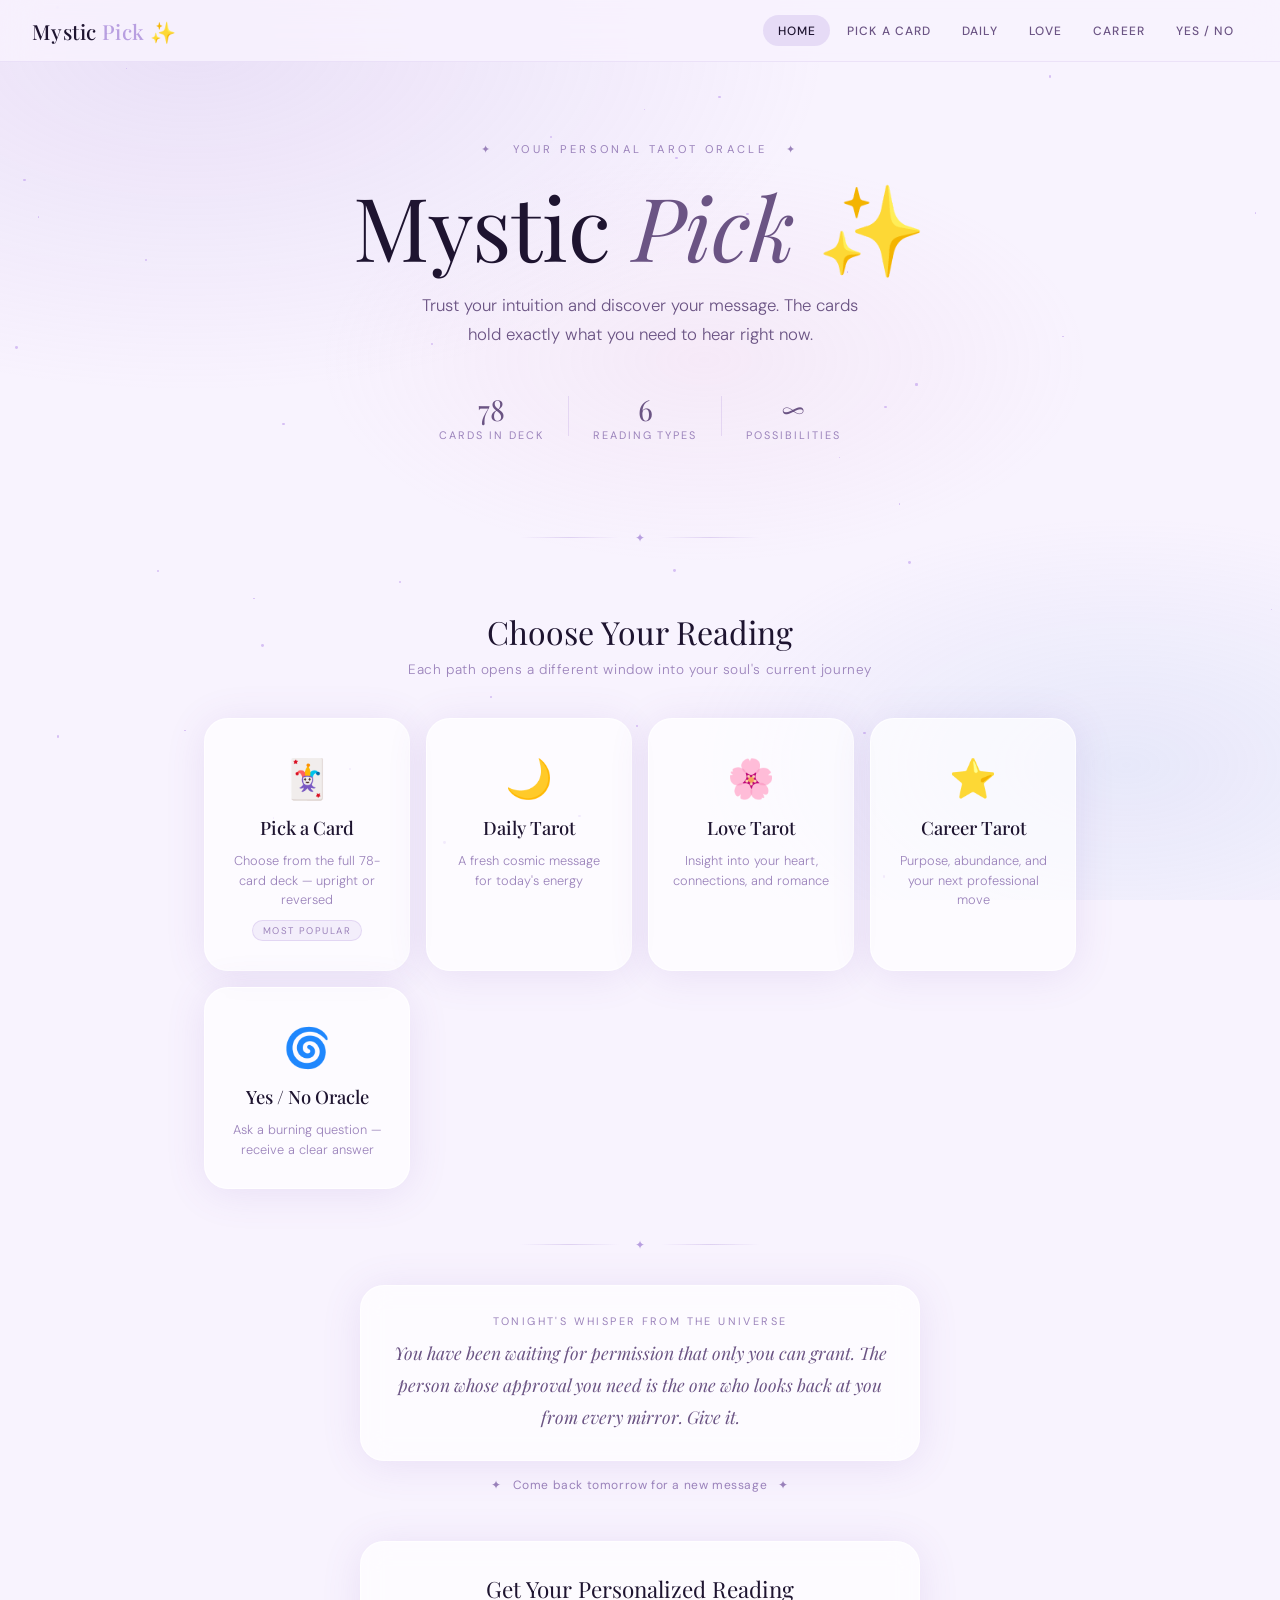
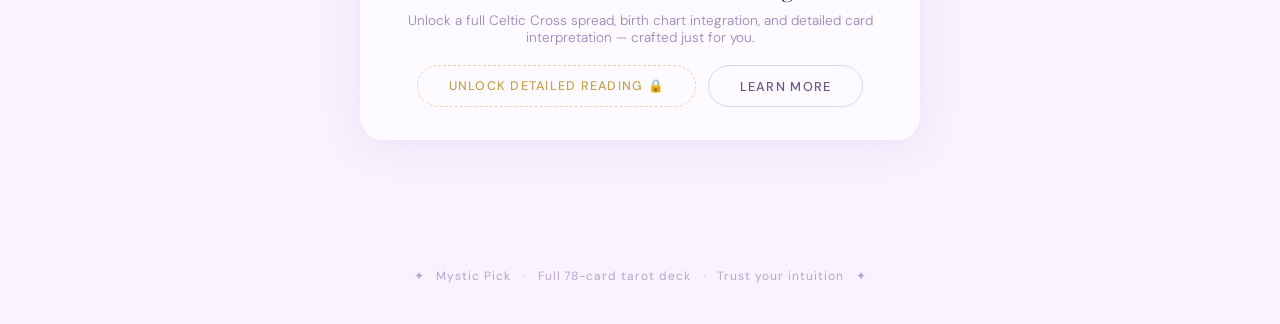
==== index.html @ 3ed22c5b "Add files via upload" ====
<!DOCTYPE html>
<html lang="en">
<head>
  <meta charset="UTF-8">
  <meta name="viewport" content="width=device-width, initial-scale=1.0">
  <title>Mystic Pick ✨ — Tarot Readings</title>
  <link rel="stylesheet" href="style.css">
  <style>
    .home-subtitle-row {
      display: flex;
      align-items: center;
      justify-content: center;
      gap: 1.5rem;
      margin-bottom: 3rem;
      flex-wrap: wrap;
    }
    .home-stat {
      text-align: center;
    }
    .home-stat-num {
      font-family: var(--serif);
      font-size: 1.8rem;
      font-weight: 400;
      color: var(--ink2);
    }
    .home-stat-label {
      font-size: 0.68rem;
      letter-spacing: 0.18em;
      text-transform: uppercase;
      color: var(--ink3);
    }
    .stat-sep {
      width: 1px;
      height: 40px;
      background: rgba(184,159,224,0.3);
    }
    .tonight-strip {
      max-width: 560px;
      margin: 0 auto;
      padding: 1.75rem 2rem;
      text-align: center;
    }
    .tonight-eyebrow {
      font-size: 0.68rem;
      letter-spacing: 0.22em;
      text-transform: uppercase;
      color: var(--ink3);
      margin-bottom: 0.6rem;
    }
    .tonight-msg {
      font-family: var(--serif);
      font-size: 1.1rem;
      font-style: italic;
      color: var(--ink2);
      line-height: 1.8;
    }
    .feature-card .badge {
      font-size: 0.6rem;
      letter-spacing: 0.15em;
      text-transform: uppercase;
      padding: 3px 10px;
      border-radius: 50px;
      background: rgba(184,159,224,0.15);
      color: var(--ink3);
      border: 1px solid rgba(184,159,224,0.3);
    }
  </style>
</head>
<body>

<div id="star-field"></div>

<!-- Suspense overlay -->
<div class="suspense-overlay" id="suspense">
  <div class="suspense-glyph">🔮</div>
  <div class="suspense-text">Reading the cosmic energy…</div>
</div>

<nav>
  <a href="index.html" class="nav-brand">Mystic <span>Pick</span> ✨</a>
  <ul class="nav-links">
    <li><a href="index.html">Home</a></li>
    <li><a href="pick.html">Pick a Card</a></li>
    <li><a href="daily.html">Daily</a></li>
    <li><a href="love.html">Love</a></li>
    <li><a href="career.html">Career</a></li>
    <li><a href="yesno.html">Yes / No</a></li>
  </ul>
  <button class="burger" aria-label="Menu"><span></span><span></span><span></span></button>
</nav>

<div class="page">

  <!-- HERO -->
  <section class="hero fade-in">
    <p class="eyebrow">✦ &nbsp; Your Personal Tarot Oracle &nbsp; ✦</p>
    <h1 class="hero-title">Mystic <em>Pick</em> ✨</h1>
    <p class="hero-sub">Trust your intuition and discover your message. The cards hold exactly what you need to hear right now.</p>

    <div class="home-subtitle-row fade-in-2">
      <div class="home-stat"><div class="home-stat-num">78</div><div class="home-stat-label">Cards in Deck</div></div>
      <div class="stat-sep"></div>
      <div class="home-stat"><div class="home-stat-num">6</div><div class="home-stat-label">Reading Types</div></div>
      <div class="stat-sep"></div>
      <div class="home-stat"><div class="home-stat-num">∞</div><div class="home-stat-label">Possibilities</div></div>
    </div>
  </section>

  <div class="divider fade-in-3"><i>✦</i></div>

  <!-- READING MODES -->
  <section class="section fade-in-3">
    <p class="sec-title">Choose Your Reading</p>
    <p class="sec-sub">Each path opens a different window into your soul's current journey</p>

    <div class="feature-grid">
      <a href="pick.html" class="feature-card glass">
        <div class="feature-card-icon">🃏</div>
        <div class="feature-card-title">Pick a Card</div>
        <div class="feature-card-desc">Choose from the full 78-card deck — upright or reversed</div>
        <span class="badge">Most Popular</span>
      </a>
      <a href="daily.html" class="feature-card glass">
        <div class="feature-card-icon">🌙</div>
        <div class="feature-card-title">Daily Tarot</div>
        <div class="feature-card-desc">A fresh cosmic message for today's energy</div>
      </a>
      <a href="love.html" class="feature-card glass">
        <div class="feature-card-icon">🌸</div>
        <div class="feature-card-title">Love Tarot</div>
        <div class="feature-card-desc">Insight into your heart, connections, and romance</div>
      </a>
      <a href="career.html" class="feature-card glass">
        <div class="feature-card-icon">⭐</div>
        <div class="feature-card-title">Career Tarot</div>
        <div class="feature-card-desc">Purpose, abundance, and your next professional move</div>
      </a>
      <a href="yesno.html" class="feature-card glass">
        <div class="feature-card-icon">🌀</div>
        <div class="feature-card-title">Yes / No Oracle</div>
        <div class="feature-card-desc">Ask a burning question — receive a clear answer</div>
      </a>
    </div>
  </section>

  <!-- TONIGHT'S WHISPER -->
  <section class="section" style="padding-top:0">
    <div class="divider"><i>✦</i></div>
    <div class="tonight-strip glass fade-in">
      <p class="tonight-eyebrow">Tonight's whisper from the universe</p>
      <p class="tonight-msg" id="home-whisper"></p>
    </div>
    <p style="text-align:center;font-size:0.75rem;color:var(--ink3);margin-top:1rem;letter-spacing:0.05em">✦ &nbsp; Come back tomorrow for a new message &nbsp; ✦</p>
  </section>

  <!-- UNLOCK -->
  <section class="section" style="padding-top:0">
    <div class="unlock-strip glass">
      <h3>Get Your Personalized Reading</h3>
      <p>Unlock a full Celtic Cross spread, birth chart integration, and detailed card interpretation — crafted just for you.</p>
      <div class="btn-row">
        <button class="btn btn-unlock" onclick="alert('Personalized readings coming soon ✨')">Unlock Detailed Reading 🔒</button>
        <button class="btn btn-ghost" onclick="alert('Premium access coming soon ✨')">Learn More</button>
      </div>
    </div>
  </section>

</div>

<footer>
  ✦ &nbsp; Mystic Pick &nbsp; · &nbsp; Full 78-card tarot deck &nbsp; · &nbsp; Trust your intuition &nbsp; ✦
</footer>

<script src="deck.js"></script>
<script src="ui.js"></script>
<script>
  document.addEventListener('DOMContentLoaded', () => {
    const whispers = GENERAL_MESSAGES;
    document.getElementById('home-whisper').textContent = pick(whispers);
  });
</script>
</body>
</html>
---- style.css ----
@import url('https://fonts.googleapis.com/css2?family=Playfair+Display:ital,wght@0,400;0,500;1,400;1,500&family=DM+Sans:wght@300;400;500&display=swap');

/* ═══════════════════════════════════════════ */
/*  MYSTIC PICK — Master Stylesheet           */
/* ═══════════════════════════════════════════ */

:root {
  --bg:       #f8f3fe;
  --bg2:      #efe7fa;
  --surface:  rgba(255,255,255,0.68);
  --ink:      #1e1430;
  --ink2:     #6b5484;
  --ink3:     #9b83bb;
  --accent:   #b89fe0;
  --accent2:  #e8b4d4;
  --accent3:  #9ab8e8;
  --gold:     #c8a04a;
  --rose:     #d4789a;
  --teal:     #78adb8;
  --glow:     rgba(184,159,224,0.4);
  --r:        16px;
  --r-lg:     24px;
  --serif:    'Playfair Display', Georgia, serif;
  --sans:     'DM Sans', sans-serif;
  --shadow:   0 4px 40px rgba(120,80,180,0.12);
  --shadow-lg:0 12px 60px rgba(120,80,180,0.2);
}

*, *::before, *::after { box-sizing: border-box; margin: 0; padding: 0; }
html { scroll-behavior: smooth; font-size: 16px; }

body {
  font-family: var(--sans);
  background: var(--bg);
  color: var(--ink);
  min-height: 100vh;
  overflow-x: hidden;
}

/* Ambient background layers */
body::before {
  content: '';
  position: fixed;
  inset: 0;
  background:
    radial-gradient(ellipse 90% 70% at 15% 5%,  rgba(184,159,224,0.22) 0%, transparent 55%),
    radial-gradient(ellipse 70% 55% at 88% 85%,  rgba(154,184,232,0.18) 0%, transparent 50%),
    radial-gradient(ellipse 60% 45% at 55% 40%,  rgba(232,180,212,0.14) 0%, transparent 50%);
  pointer-events: none;
  z-index: 0;
}

.page { position: relative; z-index: 1; }

/* ─── STARS ──────────────────────────────── */
#star-field {
  position: fixed;
  inset: 0;
  pointer-events: none;
  z-index: 0;
  overflow: hidden;
}

.star-dot {
  position: absolute;
  border-radius: 50%;
  background: rgba(200,170,240,0.7);
  animation: twinkle var(--dur,3s) infinite var(--delay,0s);
}

@keyframes twinkle {
  0%,100% { opacity: 0.15; transform: scale(1); }
  50%      { opacity: 0.9;  transform: scale(1.3); }
}

/* ─── NAV ────────────────────────────────── */
nav {
  position: sticky;
  top: 0;
  z-index: 200;
  display: flex;
  align-items: center;
  justify-content: space-between;
  padding: 0 2rem;
  height: 62px;
  backdrop-filter: blur(18px);
  -webkit-backdrop-filter: blur(18px);
  background: rgba(248,243,254,0.85);
  border-bottom: 1px solid rgba(184,159,224,0.2);
}

.nav-brand {
  font-family: var(--serif);
  font-size: 1.3rem;
  font-weight: 500;
  color: var(--ink);
  text-decoration: none;
  letter-spacing: 0.02em;
}

.nav-brand span { color: var(--accent); }

.nav-links {
  display: flex;
  align-items: center;
  gap: 0.15rem;
  list-style: none;
}

.nav-links a {
  display: block;
  font-size: 0.75rem;
  font-weight: 500;
  letter-spacing: 0.09em;
  text-transform: uppercase;
  color: var(--ink2);
  text-decoration: none;
  padding: 0.45rem 0.9rem;
  border-radius: 50px;
  transition: background 0.2s, color 0.2s;
}

.nav-links a:hover { background: rgba(184,159,224,0.18); color: var(--ink); }
.nav-links a.active { background: rgba(184,159,224,0.28); color: var(--ink); }

.burger {
  display: none;
  background: none;
  border: none;
  cursor: pointer;
  padding: 6px;
  flex-direction: column;
  gap: 5px;
}

.burger span {
  display: block;
  width: 22px;
  height: 1.5px;
  background: var(--ink2);
  border-radius: 2px;
  transition: all 0.3s;
}

/* ─── HERO ───────────────────────────────── */
.hero {
  text-align: center;
  padding: 5rem 2rem 2.5rem;
}

.eyebrow {
  font-size: 0.7rem;
  letter-spacing: 0.3em;
  text-transform: uppercase;
  color: var(--ink3);
  margin-bottom: 1.4rem;
}

.hero-title {
  font-family: var(--serif);
  font-size: clamp(3rem, 8vw, 5.5rem);
  font-weight: 400;
  line-height: 1.08;
  color: var(--ink);
  margin-bottom: 1.1rem;
}

.hero-title em { font-style: italic; color: var(--ink2); }

.hero-sub {
  font-size: 1.05rem;
  font-weight: 300;
  color: var(--ink2);
  max-width: 440px;
  margin: 0 auto 2.5rem;
  line-height: 1.75;
}

/* ─── DIVIDER ────────────────────────────── */
.divider {
  display: flex;
  align-items: center;
  gap: 1rem;
  max-width: 240px;
  margin: 0 auto 2rem;
}

.divider::before, .divider::after {
  content: '';
  flex: 1;
  height: 1px;
  background: linear-gradient(to right, transparent, rgba(184,159,224,0.4), transparent);
}

.divider i { font-size: 0.75rem; color: var(--accent); font-style: normal; }

/* ─── SECTION ────────────────────────────── */
.section {
  max-width: 920px;
  margin: 0 auto;
  padding: 2rem 1.5rem 3rem;
}

.sec-title {
  font-family: var(--serif);
  font-size: clamp(1.5rem, 3.5vw, 2rem);
  font-weight: 400;
  color: var(--ink);
  text-align: center;
  margin-bottom: 0.5rem;
}

.sec-sub {
  font-size: 0.85rem;
  color: var(--ink3);
  text-align: center;
  font-weight: 300;
  letter-spacing: 0.04em;
  margin-bottom: 2.5rem;
}

/* ─── GLASS CARD ─────────────────────────── */
.glass {
  background: var(--surface);
  backdrop-filter: blur(14px);
  -webkit-backdrop-filter: blur(14px);
  border: 1px solid rgba(255,255,255,0.7);
  border-radius: var(--r-lg);
  box-shadow: var(--shadow);
}

/* ─── TAROT CARD COMPONENT ───────────────── */
.cards-row {
  display: flex;
  gap: 1.2rem;
  justify-content: center;
  flex-wrap: wrap;
  padding: 1.5rem 0 0.5rem;
}

.card-slot {
  width: 155px;
  height: 250px;
  perspective: 1000px;
  cursor: pointer;
  flex-shrink: 0;
}

.card-slot.selected { pointer-events: none; }

.card-inner {
  width: 100%;
  height: 100%;
  position: relative;
  transform-style: preserve-3d;
  transition: transform 0.75s cubic-bezier(0.4, 0, 0.2, 1);
}

/* hover: lift + lean */
.card-slot:not(.selected):hover .card-inner {
  transform: translateY(-12px) rotateY(8deg) rotateZ(-1.5deg);
}

/* After flip: hover just lifts */
.card-slot.selected .card-inner    { transform: rotateY(180deg); }

/* Shake before flip for drama */
@keyframes cardShake {
  0%,100% { transform: translateX(0); }
  20%     { transform: translateX(-5px) rotate(-1deg); }
  40%     { transform: translateX(5px) rotate(1deg); }
  60%     { transform: translateX(-4px); }
  80%     { transform: translateX(4px); }
}

.card-slot.shaking .card-inner { animation: cardShake 0.4s ease; }

.card-face {
  position: absolute;
  inset: 0;
  border-radius: 14px;
  backface-visibility: hidden;
  -webkit-backface-visibility: hidden;
  display: flex;
  flex-direction: column;
  align-items: center;
  justify-content: center;
  padding: 1rem;
}

/* BACK: ornate but no text */
.card-back {
  background: linear-gradient(150deg, #2a1a4a 0%, #1e1438 40%, #0f0a24 100%);
  border: 1px solid rgba(184,159,224,0.35);
  box-shadow: 0 8px 40px rgba(100,60,160,0.4), inset 0 1px 0 rgba(255,255,255,0.08);
}

.card-back-art {
  width: 88px;
  height: 128px;
  border: 1px solid rgba(184,159,224,0.3);
  border-radius: 8px;
  display: flex;
  align-items: center;
  justify-content: center;
  position: relative;
  background: radial-gradient(ellipse at center, rgba(184,159,224,0.12) 0%, transparent 70%);
}

/* SVG mandala */
.card-back-art svg {
  width: 70px;
  height: 70px;
  opacity: 0.55;
}

/* glow dot grid pattern via CSS */
.card-back::before {
  content: '';
  position: absolute;
  inset: 8px;
  border-radius: 10px;
  border: 1px solid rgba(184,159,224,0.15);
  pointer-events: none;
}

/* hover glow aura on back */
.card-slot:not(.selected):hover .card-back {
  box-shadow: 0 8px 40px rgba(100,60,160,0.4),
              0 0 30px rgba(184,159,224,0.25),
              inset 0 1px 0 rgba(255,255,255,0.08);
}

/* FRONT */
.card-front {
  background: linear-gradient(160deg, #fdf8ff 0%, #f5ecff 55%, #fde8f4 100%);
  border: 1px solid rgba(184,159,224,0.3);
  box-shadow: 0 8px 40px rgba(100,60,160,0.15);
  transform: rotateY(180deg);
  text-align: center;
  gap: 0.6rem;
}

.card-front-glyph { font-size: 2.4rem; line-height: 1; }

.card-front-name {
  font-family: var(--serif);
  font-size: 1rem;
  font-weight: 500;
  color: var(--ink2);
  line-height: 1.2;
}

.card-front-pos {
  font-size: 0.62rem;
  letter-spacing: 0.15em;
  text-transform: uppercase;
  color: var(--ink3);
  border: 1px solid rgba(184,159,224,0.35);
  padding: 3px 10px;
  border-radius: 50px;
}

.card-front-pos.rev { color: var(--rose); border-color: rgba(212,120,154,0.35); }

/* ─── RESULT PANEL ───────────────────────── */
.result-panel {
  max-width: 540px;
  margin: 0 auto;
  text-align: center;
  animation: fadeUp 0.6s ease both;
}

.result-card {
  padding: 2.5rem 2rem 2rem;
  margin-bottom: 1.5rem;
}

.result-emoji { font-size: 3.8rem; display: block; margin-bottom: 0.8rem; }

.result-card-name {
  font-family: var(--serif);
  font-size: 2rem;
  font-weight: 400;
  color: var(--ink);
  margin-bottom: 0.4rem;
}

.result-orientation {
  display: inline-block;
  font-size: 0.68rem;
  letter-spacing: 0.18em;
  text-transform: uppercase;
  padding: 4px 14px;
  border-radius: 50px;
  margin-bottom: 1.2rem;
}

.result-orientation.up { background: rgba(120,173,184,0.12); color: var(--teal); border: 1px solid rgba(120,173,184,0.3); }
.result-orientation.rev { background: rgba(212,120,154,0.1); color: var(--rose); border: 1px solid rgba(212,120,154,0.3); }

.result-rule {
  width: 50px;
  height: 1px;
  background: linear-gradient(to right, transparent, var(--accent), transparent);
  margin: 0 auto 1.4rem;
}

.result-msg {
  font-size: 1rem;
  line-height: 1.9;
  color: var(--ink2);
  font-weight: 300;
}

.result-keyword {
  display: inline-block;
  margin-top: 1.3rem;
  font-size: 0.65rem;
  letter-spacing: 0.2em;
  text-transform: uppercase;
  color: var(--ink3);
  padding: 5px 16px;
  border-radius: 50px;
  border: 1px solid rgba(184,159,224,0.4);
  background: rgba(184,159,224,0.08);
}

/* ─── BUTTONS ────────────────────────────── */
.btn {
  display: inline-block;
  font-family: var(--sans);
  font-size: 0.8rem;
  font-weight: 500;
  letter-spacing: 0.1em;
  text-transform: uppercase;
  padding: 0.72rem 1.9rem;
  border-radius: 50px;
  cursor: pointer;
  text-decoration: none;
  border: none;
  transition: all 0.2s;
}

.btn:active { transform: scale(0.97); }

.btn-primary {
  background: linear-gradient(135deg, #b89fe0 0%, #9ab8e8 100%);
  color: #fff;
  box-shadow: 0 4px 20px rgba(150,130,210,0.35);
}

.btn-primary:hover { transform: translateY(-2px); box-shadow: 0 8px 28px rgba(150,130,210,0.5); }

.btn-ghost {
  background: transparent;
  color: var(--ink2);
  border: 1px solid rgba(184,159,224,0.45);
}

.btn-ghost:hover { background: rgba(184,159,224,0.1); }

.btn-unlock {
  background: transparent;
  color: var(--gold);
  border: 1px dashed rgba(200,160,74,0.45);
  font-size: 0.78rem;
}

.btn-unlock:hover { background: rgba(200,160,74,0.07); transform: none; box-shadow: none; }

.btn-row {
  display: flex;
  flex-wrap: wrap;
  gap: 0.75rem;
  justify-content: center;
}

/* ─── HOME NAV CARDS ──────────────────────── */
.feature-grid {
  display: grid;
  grid-template-columns: repeat(auto-fit, minmax(175px, 1fr));
  gap: 1rem;
}

.feature-card {
  padding: 2.2rem 1.4rem 1.8rem;
  border-radius: var(--r-lg);
  text-align: center;
  text-decoration: none;
  color: var(--ink);
  display: flex;
  flex-direction: column;
  align-items: center;
  gap: 0.7rem;
  transition: transform 0.25s, box-shadow 0.25s;
  cursor: pointer;
}

.feature-card:hover {
  transform: translateY(-7px);
  box-shadow: var(--shadow-lg);
}

.feature-card-icon { font-size: 2.4rem; }
.feature-card-title { font-family: var(--serif); font-size: 1.15rem; font-weight: 500; }
.feature-card-desc  { font-size: 0.8rem; color: var(--ink3); font-weight: 300; line-height: 1.5; }

/* ─── MESSAGE CARDS ───────────────────────── */
.msg-list { display: grid; gap: 1rem; }

.msg-card {
  padding: 1.8rem 1.6rem;
  border-radius: var(--r-lg);
  display: flex;
  gap: 1.3rem;
  align-items: flex-start;
}

.msg-icon { font-size: 1.7rem; flex-shrink: 0; padding-top: 0.1rem; }
.msg-label { font-size: 0.63rem; letter-spacing: 0.2em; text-transform: uppercase; color: var(--ink3); margin-bottom: 0.35rem; }
.msg-title { font-family: var(--serif); font-size: 1.15rem; font-weight: 500; color: var(--ink); margin-bottom: 0.5rem; }
.msg-text  { font-size: 0.9rem; color: var(--ink2); line-height: 1.85; font-weight: 300; }
.msg-kw    { display: inline-block; margin-top: 0.6rem; font-size: 0.62rem; letter-spacing: 0.15em; text-transform: uppercase; color: var(--ink3); border: 1px solid rgba(184,159,224,0.3); padding: 3px 12px; border-radius: 50px; }

/* ─── DAILY ───────────────────────────────── */
.daily-card {
  max-width: 580px;
  margin: 0 auto;
  padding: 3rem 2.5rem;
  text-align: center;
}

.daily-date  { font-size: 0.7rem; letter-spacing: 0.22em; text-transform: uppercase; color: var(--ink3); margin-bottom: 1.6rem; }
.daily-icon  { font-size: 4rem; display: block; margin-bottom: 1.1rem; }
.daily-title { font-family: var(--serif); font-size: 2rem; font-weight: 400; color: var(--ink); margin-bottom: 1rem; }
.daily-msg   { font-family: var(--serif); font-size: 1.05rem; font-style: italic; color: var(--ink2); line-height: 2; font-weight: 400; }
.daily-aff   { margin-top: 1.5rem; font-size: 0.72rem; letter-spacing: 0.2em; text-transform: uppercase; color: var(--gold); }

/* ─── YES/NO ──────────────────────────────── */
.yn-wrap { max-width: 560px; margin: 0 auto; }

.yn-input-box {
  padding: 2.5rem 2rem 2rem;
  margin-bottom: 1.5rem;
  text-align: center;
}

.yn-prompt {
  font-family: var(--serif);
  font-size: 1.05rem;
  font-style: italic;
  color: var(--ink2);
  font-weight: 400;
  margin-bottom: 1.5rem;
  line-height: 1.7;
}

.yn-input {
  width: 100%;
  padding: 1rem 1.5rem;
  font-family: var(--serif);
  font-size: 1rem;
  font-style: italic;
  color: var(--ink);
  background: rgba(255,255,255,0.7);
  border: 1px solid rgba(184,159,224,0.4);
  border-radius: 50px;
  outline: none;
  text-align: center;
  margin-bottom: 1.5rem;
  transition: border-color 0.2s, box-shadow 0.2s;
}

.yn-input::placeholder { color: rgba(107,84,132,0.4); }
.yn-input:focus { border-color: rgba(184,159,224,0.8); box-shadow: 0 0 0 4px rgba(184,159,224,0.15); }

.yn-result-card { padding: 2.5rem 2rem; text-align: center; }

.yn-question {
  font-family: var(--serif);
  font-style: italic;
  font-size: 0.95rem;
  color: var(--ink3);
  margin-bottom: 1.5rem;
  line-height: 1.6;
}

.yn-answer {
  font-family: var(--serif);
  font-size: 4rem;
  font-weight: 400;
  letter-spacing: 0.08em;
  margin-bottom: 0.75rem;
}

.yn-answer.yes   { color: #7ab89a; }
.yn-answer.no    { color: #c08a8a; }
.yn-answer.maybe { color: #b8a070; }

.yn-exp {
  font-size: 0.95rem;
  color: var(--ink2);
  line-height: 1.85;
  font-weight: 300;
  max-width: 400px;
  margin: 0 auto;
}

/* ─── UNLOCK SECTION ──────────────────────── */
.unlock-strip {
  margin: 0 auto;
  max-width: 560px;
  padding: 2rem 2rem;
  text-align: center;
  margin-bottom: 3rem;
}

.unlock-strip h3 {
  font-family: var(--serif);
  font-size: 1.4rem;
  font-weight: 400;
  color: var(--ink);
  margin-bottom: 0.5rem;
}

.unlock-strip p {
  font-size: 0.85rem;
  color: var(--ink3);
  margin-bottom: 1.2rem;
  font-weight: 300;
}

/* ─── FOOTER ──────────────────────────────── */
footer {
  text-align: center;
  padding: 2rem 2rem 2.5rem;
  font-size: 0.75rem;
  color: var(--ink3);
  letter-spacing: 0.08em;
  opacity: 0.7;
}

/* ─── ANIMATIONS ──────────────────────────── */
@keyframes fadeUp {
  from { opacity: 0; transform: translateY(20px); }
  to   { opacity: 1; transform: translateY(0); }
}

@keyframes fadeIn  { from { opacity: 0; } to { opacity: 1; } }
@keyframes scaleIn { from { opacity:0; transform:scale(0.92); } to { opacity:1; transform:scale(1); } }

.fade-in   { animation: fadeUp 0.7s ease both; }
.fade-in-2 { animation: fadeUp 0.7s 0.15s ease both; }
.fade-in-3 { animation: fadeUp 0.7s 0.30s ease both; }
.fade-in-4 { animation: fadeUp 0.7s 0.45s ease both; }

/* ─── PROGRESS / SUSPENSE ─────────────────── */
.suspense-overlay {
  position: fixed;
  inset: 0;
  z-index: 500;
  display: flex;
  align-items: center;
  justify-content: center;
  background: rgba(30,20,48,0.88);
  backdrop-filter: blur(8px);
  opacity: 0;
  pointer-events: none;
  transition: opacity 0.4s;
  flex-direction: column;
  gap: 1.5rem;
}

.suspense-overlay.active { opacity: 1; pointer-events: all; }

.suspense-glyph {
  font-size: 3rem;
  animation: scaleIn 0.5s ease both, spin 4s linear infinite;
}

@keyframes spin { from { transform: rotate(0deg); } to { transform: rotate(360deg); } }

.suspense-text {
  font-family: var(--serif);
  font-style: italic;
  font-size: 1.1rem;
  color: rgba(200,170,240,0.85);
  letter-spacing: 0.05em;
}

/* ─── MOBILE ──────────────────────────────── */
@media (max-width: 640px) {
  .nav-links { display: none; }
  .nav-links.open {
    display: flex;
    flex-direction: column;
    position: absolute;
    top: 62px;
    left: 0; right: 0;
    background: rgba(248,243,254,0.97);
    backdrop-filter: blur(16px);
    border-bottom: 1px solid rgba(184,159,224,0.2);
    padding: 0.75rem 1rem;
    z-index: 100;
    gap: 0.25rem;
  }

  .nav-links.open a { padding: 0.65rem 1rem; }
  .burger { display: flex; }

  .card-slot { width: 118px; height: 193px; }
  .card-back-art { width: 68px; height: 100px; }
  .card-back-art svg { width: 54px; height: 54px; }

  .hero   { padding: 3rem 1.25rem 2rem; }
  .section { padding: 1.5rem 1rem 2.5rem; }
  .daily-card { padding: 2rem 1.5rem; }
  .msg-card { flex-direction: column; gap: 0.6rem; }
  .feature-grid { grid-template-columns: repeat(2, 1fr); }
}
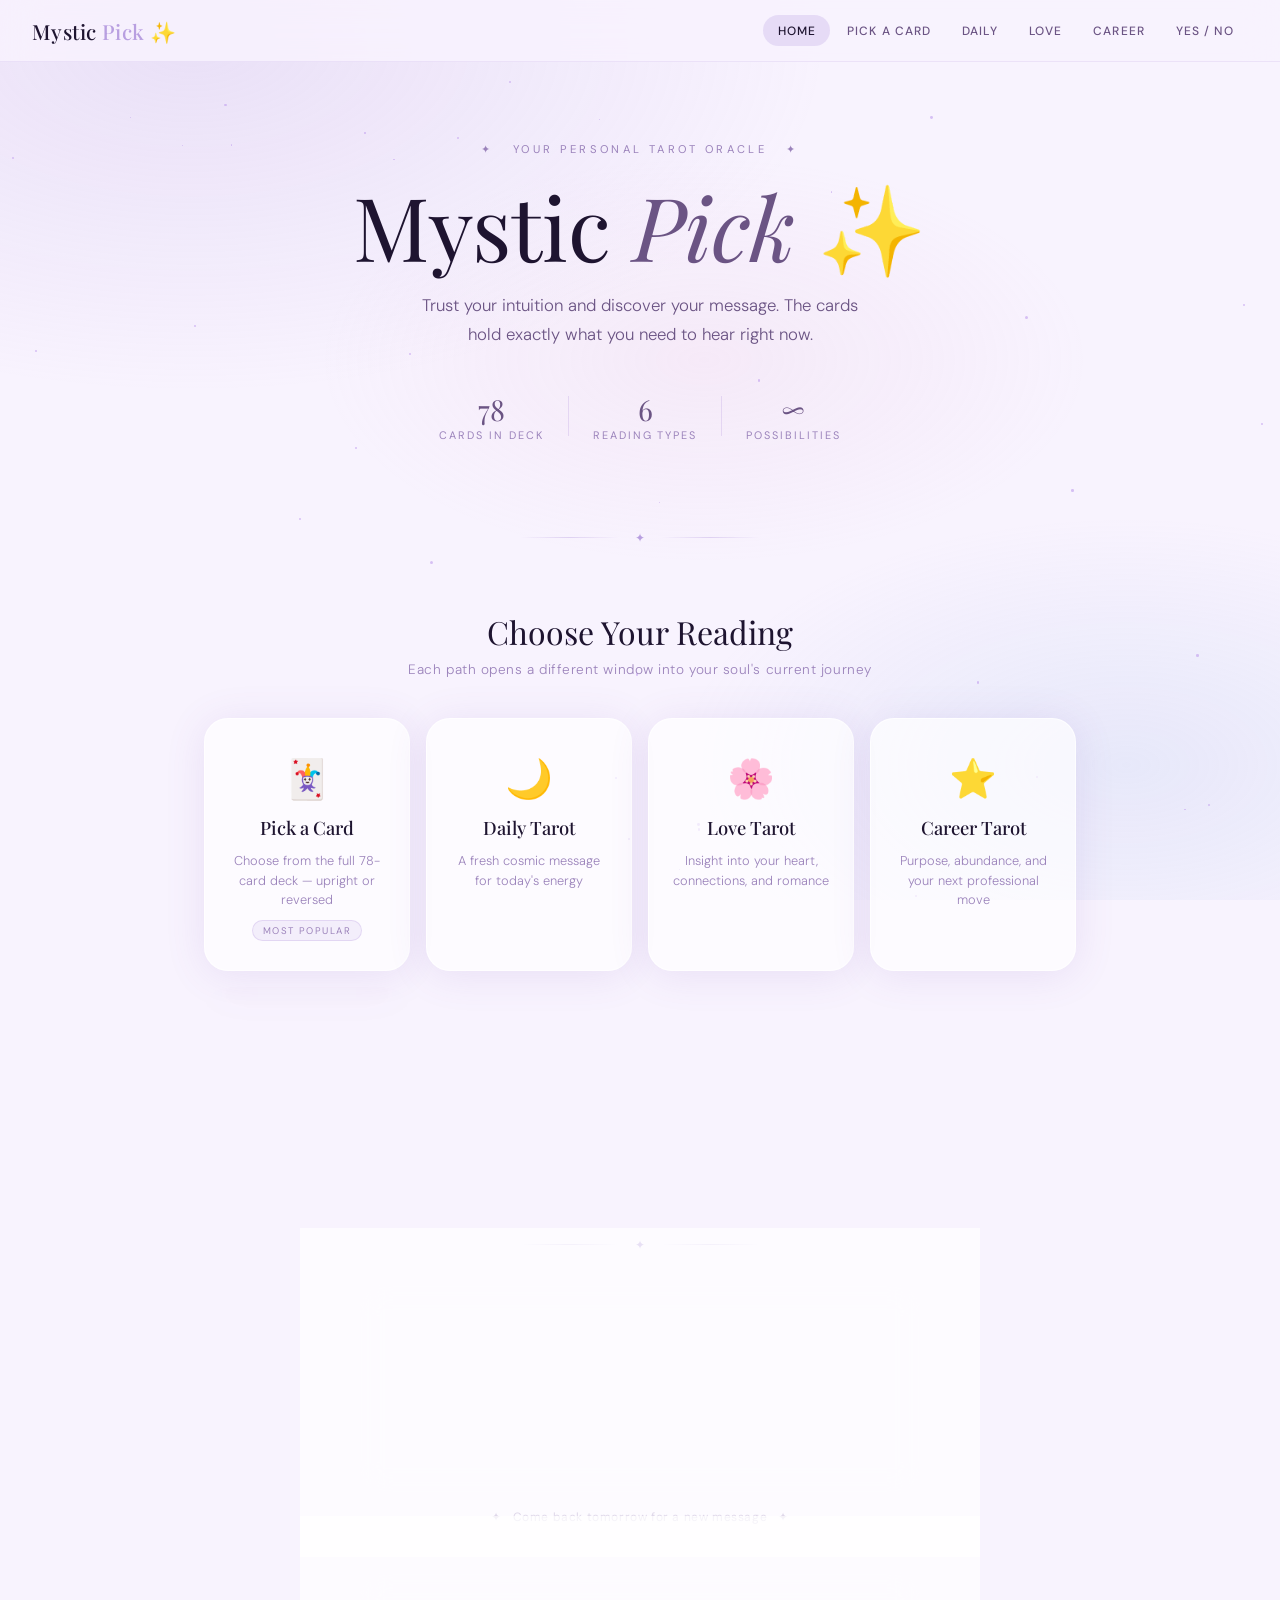
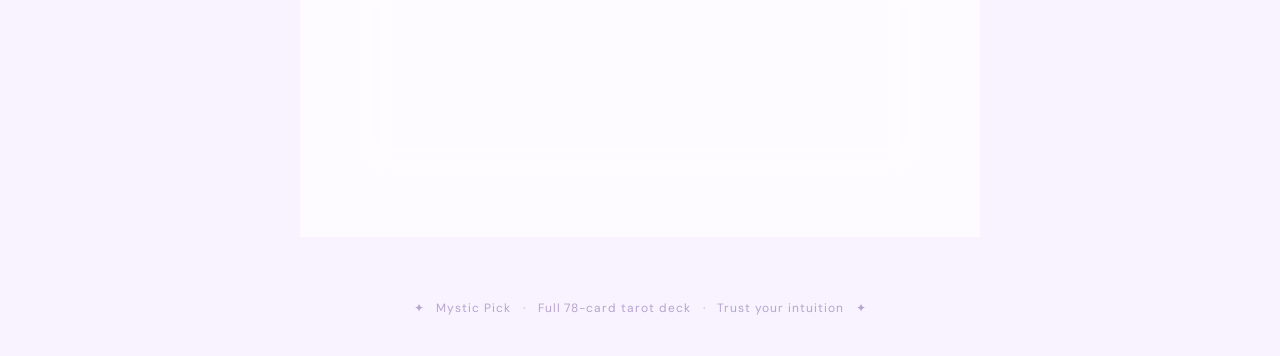
==== commit 53380bae: "Install Vercel Web Analytics ## Vercel Web Analytics Implementation  Successfully installed and conf" ====
--- a/index.html
+++ b/index.html
@@ -5,6 +5,7 @@
   <meta name="viewport" content="width=device-width, initial-scale=1.0">
   <title>Mystic Pick ✨ — Tarot Readings</title>
   <link rel="stylesheet" href="style.css">
+  <script defer src="https://cdn.vercel-insights.com/v1/script.js"></script>
   <style>
     .home-subtitle-row {
       display: flex;
